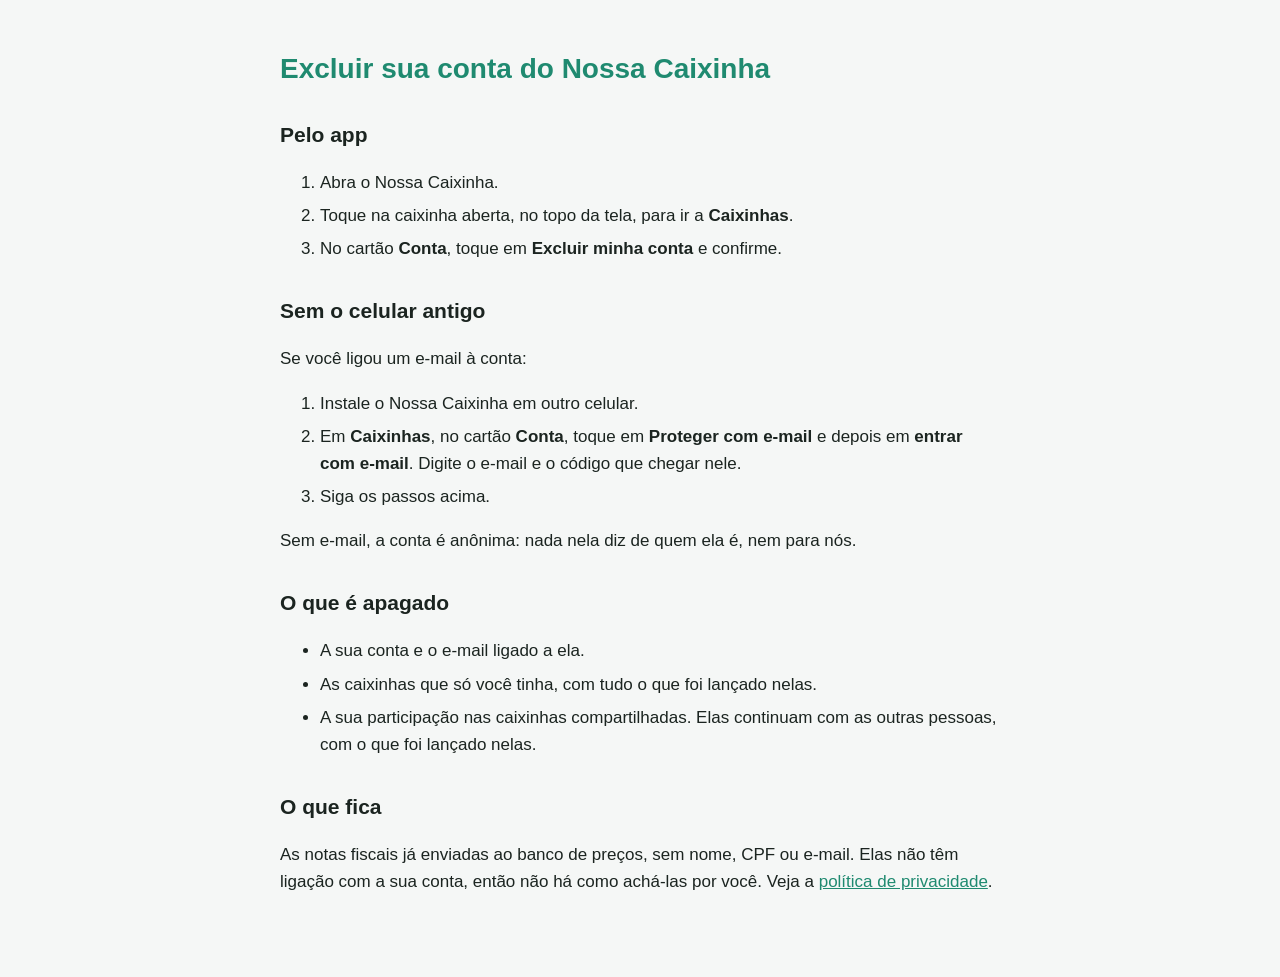
==== excluir-conta.html @ 2cc0527c "Páginas públicas do Nossa Caixinha: privacidade e exclusão de conta" ====
<!DOCTYPE html>
<html lang="pt-BR">
<head>
  <meta charset="utf-8">
  <meta name="viewport" content="width=device-width, initial-scale=1">
  <title>Excluir conta · Nossa Caixinha</title>
  <link rel="stylesheet" href="estilo.css">
</head>
<body>
<main>
  <h1>Excluir sua conta do Nossa Caixinha</h1>

  <h2>Pelo app</h2>
  <ol>
    <li>Abra o Nossa Caixinha.</li>
    <li>Toque na caixinha aberta, no topo da tela, para ir a <strong>Caixinhas</strong>.</li>
    <li>No cartão <strong>Conta</strong>, toque em <strong>Excluir minha conta</strong> e confirme.</li>
  </ol>

  <h2>Sem o celular antigo</h2>
  <p>Se você ligou um e-mail à conta:</p>
  <ol>
    <li>Instale o Nossa Caixinha em outro celular.</li>
    <li>Em <strong>Caixinhas</strong>, no cartão <strong>Conta</strong>, toque em <strong>Proteger com e-mail</strong>
      e depois em <strong>entrar com e-mail</strong>. Digite o e-mail e o código que chegar nele.</li>
    <li>Siga os passos acima.</li>
  </ol>
  <p>Sem e-mail, a conta é anônima: nada nela diz de quem ela é, nem para nós.</p>

  <h2>O que é apagado</h2>
  <ul>
    <li>A sua conta e o e-mail ligado a ela.</li>
    <li>As caixinhas que só você tinha, com tudo o que foi lançado nelas.</li>
    <li>A sua participação nas caixinhas compartilhadas. Elas continuam com as outras pessoas, com o que foi
      lançado nelas.</li>
  </ul>

  <h2>O que fica</h2>
  <p>As notas fiscais já enviadas ao banco de preços, sem nome, CPF ou e-mail. Elas não têm ligação com a sua
    conta, então não há como achá-las por você. Veja a <a href="privacidade.html">política de privacidade</a>.</p>
</main>
</body>
</html>
---- estilo.css ----
/* Páginas públicas do Nossa Caixinha (política de privacidade e exclusão de conta). */
:root {
  --green: #1f8a70;
  --text: #1b2420;
  --muted: #6b7a73;
  --bg: #f5f7f6;
}

body {
  margin: 0;
  background: var(--bg);
  color: var(--text);
  font: 17px/1.6 -apple-system, BlinkMacSystemFont, "Segoe UI", Roboto, sans-serif;
}

main {
  max-width: 720px;
  margin: 0 auto;
  padding: 32px 16px 64px;
}

h1 { font-size: 28px; line-height: 1.25; color: var(--green); }
h2 { font-size: 21px; margin-top: 32px; }
h3 { font-size: 18px; margin-top: 24px; }
.meta { color: var(--muted); font-size: 15px; }
a { color: var(--green); }
li { margin-bottom: 6px; }
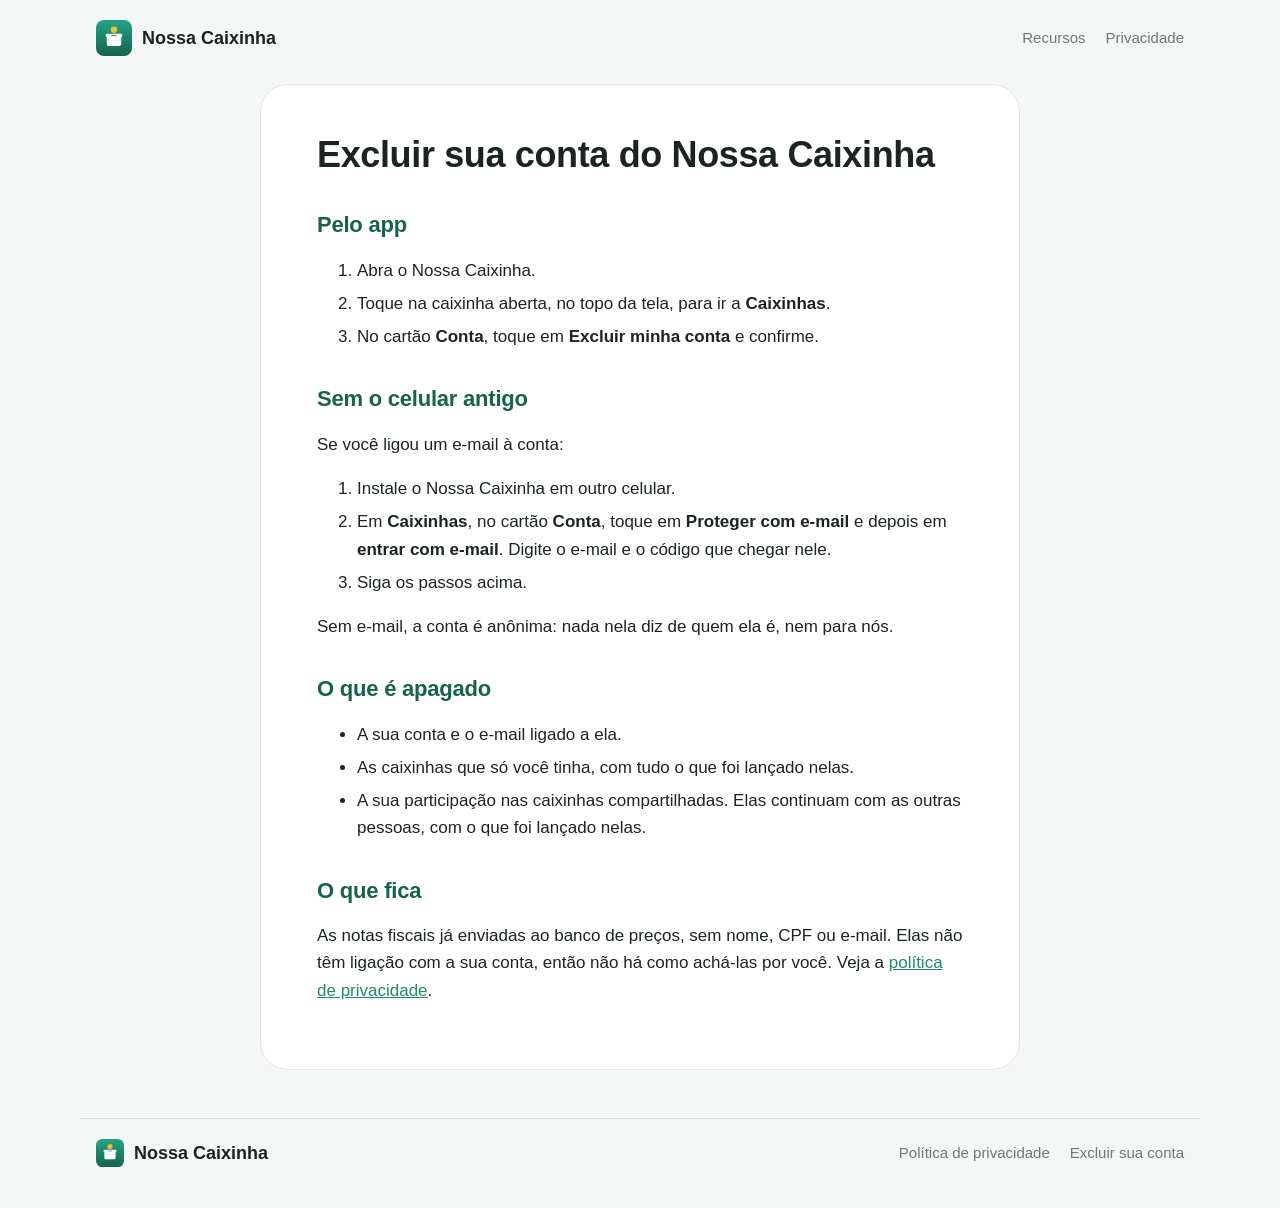
==== commit d419fdac: "Página inicial de produto e visual novo" ====
--- a/excluir-conta.html
+++ b/excluir-conta.html
@@ -4,10 +4,18 @@
   <meta charset="utf-8">
   <meta name="viewport" content="width=device-width, initial-scale=1">
   <title>Excluir conta · Nossa Caixinha</title>
+  <link rel="icon" href="icone.svg" type="image/svg+xml">
   <link rel="stylesheet" href="estilo.css">
 </head>
 <body>
-<main>
+<header class="topo">
+  <a class="marca" href="./"><img src="icone.svg" alt="" width="36" height="36"> Nossa Caixinha</a>
+  <nav>
+    <a href="./#recursos">Recursos</a>
+    <a href="privacidade.html">Privacidade</a>
+  </nav>
+</header>
+<main class="texto">
   <h1>Excluir sua conta do Nossa Caixinha</h1>
 
   <h2>Pelo app</h2>
@@ -39,5 +47,13 @@
   <p>As notas fiscais já enviadas ao banco de preços, sem nome, CPF ou e-mail. Elas não têm ligação com a sua
     conta, então não há como achá-las por você. Veja a <a href="privacidade.html">política de privacidade</a>.</p>
 </main>
+
+<footer class="rodape">
+  <a class="marca" href="./"><img src="icone.svg" alt="" width="28" height="28"> Nossa Caixinha</a>
+  <nav>
+    <a href="privacidade.html">Política de privacidade</a>
+    <a href="excluir-conta.html">Excluir sua conta</a>
+  </nav>
+</footer>
 </body>
 </html>
--- a/estilo.css
+++ b/estilo.css
@@ -1,10 +1,20 @@
-/* Páginas públicas do Nossa Caixinha (política de privacidade e exclusão de conta). */
+/* Páginas públicas do Nossa Caixinha: o início, a política de privacidade e a exclusão de conta.
+   As cores são as do app (src/theme/colors.ts). */
 :root {
   --green: #1f8a70;
+  --green-dark: #16624f;
+  --green-light: #25a383;
+  --mint: #d8f0e8;
+  --gold: #f4c542;
   --text: #1b2420;
   --muted: #6b7a73;
+  --border: #e1e7e4;
   --bg: #f5f7f6;
-}
+  --surface: #ffffff;
+  --radius: 20px;
+}
+
+* { box-sizing: border-box; }
 
 body {
   margin: 0;
@@ -13,15 +23,201 @@
   font: 17px/1.6 -apple-system, BlinkMacSystemFont, "Segoe UI", Roboto, sans-serif;
 }
 
-main {
-  max-width: 720px;
+a { color: var(--green); }
+h1, h2, h3 { line-height: 1.2; letter-spacing: -0.01em; }
+
+/* Cabeçalho e rodapé, em todas as páginas */
+.topo, .rodape {
+  display: flex;
+  flex-wrap: wrap;
+  align-items: center;
+  justify-content: space-between;
+  gap: 12px 24px;
+  max-width: 1120px;
   margin: 0 auto;
-  padding: 32px 16px 64px;
-}
-
-h1 { font-size: 28px; line-height: 1.25; color: var(--green); }
-h2 { font-size: 21px; margin-top: 32px; }
-h3 { font-size: 18px; margin-top: 24px; }
+  padding: 20px 16px;
+}
+.marca {
+  display: inline-flex;
+  align-items: center;
+  gap: 10px;
+  color: var(--text);
+  font-weight: 700;
+  font-size: 18px;
+  text-decoration: none;
+}
+.topo nav, .rodape nav { display: flex; gap: 20px; }
+.topo nav a, .rodape nav a { color: var(--muted); text-decoration: none; font-size: 15px; }
+.topo nav a:hover, .rodape nav a:hover { color: var(--green); }
+.rodape { border-top: 1px solid var(--border); margin-top: 48px; padding-bottom: 40px; }
+
+/* Vitrine do início */
+.vitrine {
+  display: grid;
+  gap: 48px;
+  align-items: center;
+  max-width: 1120px;
+  margin: 0 auto;
+  padding: 40px 16px 64px;
+}
+@media (min-width: 880px) {
+  .vitrine { grid-template-columns: 1.1fr 0.9fr; padding-top: 56px; }
+}
+.selo {
+  display: inline-block;
+  padding: 6px 14px;
+  border-radius: 999px;
+  background: var(--mint);
+  color: var(--green-dark);
+  font-size: 14px;
+  font-weight: 600;
+}
+.vitrine h1 { font-size: clamp(34px, 6vw, 54px); margin: 20px 0 16px; }
+.vitrine-texto > p { font-size: 19px; color: var(--muted); max-width: 34em; }
+.destaques { display: flex; flex-wrap: wrap; gap: 8px 24px; padding: 0; margin: 24px 0 0; list-style: none; }
+.destaques li { font-weight: 600; }
+.destaques li::before { content: "✓"; color: var(--green); margin-right: 8px; }
+
+/* Celular de exemplo, só em HTML e CSS */
+.celular {
+  justify-self: center;
+  width: min(320px, 100%);
+  padding: 12px;
+  border-radius: 44px;
+  background: #1b2420;
+  box-shadow: 0 30px 60px -20px rgba(22, 98, 79, 0.45);
+}
+.tela { overflow: hidden; border-radius: 34px; background: var(--bg); }
+.tela-topo {
+  display: flex;
+  flex-direction: column;
+  gap: 2px;
+  padding: 28px 22px 22px;
+  background: linear-gradient(160deg, var(--green-light), var(--green-dark));
+  color: #fff;
+}
+.tela-caixinha { font-size: 13px; opacity: 0.85; }
+.tela-mes { font-size: 14px; opacity: 0.85; margin-top: 10px; }
+.tela-total { font-size: 32px; letter-spacing: -0.02em; }
+.barra { display: flex; height: 8px; margin-top: 14px; border-radius: 4px; overflow: hidden; background: rgba(255,255,255,0.2); }
+.barra i { width: var(--p); background: var(--c); }
+.tela-lista { list-style: none; margin: 0; padding: 10px 14px; }
+.tela-lista li {
+  display: flex;
+  align-items: center;
+  gap: 12px;
+  padding: 10px;
+  margin-bottom: 8px;
+  border-radius: 14px;
+  background: var(--surface);
+  font-size: 14px;
+}
+.tela-lista i { flex: none; width: 10px; height: 10px; border-radius: 50%; background: var(--c); }
+.tela-lista span { flex: 1; display: flex; flex-direction: column; font-weight: 600; line-height: 1.3; }
+.tela-lista small { font-weight: 400; color: var(--muted); font-size: 12px; }
+.tela-lista b { font-size: 13px; }
+.tela-botao {
+  margin: 4px 14px 18px;
+  padding: 12px;
+  border-radius: 14px;
+  background: var(--green);
+  color: #fff;
+  font-weight: 700;
+  text-align: center;
+}
+
+/* Seções do início */
+.conteudo { max-width: 1120px; margin: 0 auto; padding: 0 16px; }
+.conteudo > section { padding: 48px 0; }
+.conteudo h2 { font-size: clamp(26px, 4vw, 34px); margin: 0 0 28px; }
+
+.passos ol { display: grid; gap: 16px; padding: 0; margin: 0; list-style: none; }
+@media (min-width: 720px) { .passos ol { grid-template-columns: repeat(3, 1fr); } }
+.passos li { padding: 24px; border-radius: var(--radius); background: var(--surface); border: 1px solid var(--border); }
+.passos li b {
+  display: grid;
+  place-items: center;
+  width: 36px;
+  height: 36px;
+  border-radius: 50%;
+  background: var(--gold);
+  color: var(--text);
+}
+.passos h3 { margin: 16px 0 6px; font-size: 20px; }
+.passos p, .recursos p { margin: 0; color: var(--muted); }
+
+.recursos { display: grid; gap: 16px; }
+@media (min-width: 640px) { .recursos { grid-template-columns: repeat(2, 1fr); } }
+@media (min-width: 960px) { .recursos { grid-template-columns: repeat(3, 1fr); } }
+.recursos article { padding: 24px; border-radius: var(--radius); background: var(--surface); border: 1px solid var(--border); }
+.recursos svg {
+  width: 48px;
+  height: 48px;
+  padding: 11px;
+  border-radius: 14px;
+  background: var(--mint);
+  fill: none;
+  stroke: var(--green-dark);
+  stroke-width: 1.8;
+  stroke-linecap: round;
+  stroke-linejoin: round;
+}
+.recursos h3 { margin: 16px 0 6px; font-size: 19px; }
+
+.dividir {
+  display: grid;
+  gap: 32px;
+  align-items: center;
+  margin: 24px 0;
+  padding: 40px 24px !important;
+  border-radius: 28px;
+  background: linear-gradient(160deg, var(--green-light), var(--green-dark));
+  color: #fff;
+}
+@media (min-width: 880px) { .dividir { grid-template-columns: 1fr 1fr; padding: 56px !important; } }
+.dividir h2 { margin-bottom: 16px; }
+.dividir p { color: rgba(255, 255, 255, 0.88); font-size: 18px; }
+.balanco { padding: 20px; border-radius: var(--radius); background: var(--surface); color: var(--text); }
+.balanco h3 { margin: 0 0 12px; font-size: 16px; color: var(--muted); }
+.linha { display: flex; align-items: center; gap: 12px; padding: 12px 0; border-bottom: 1px solid var(--border); }
+.linha span:nth-child(2) { flex: 1; }
+.linha.quite { color: var(--muted); }
+.linha.quite .valor { color: var(--green); }
+.avatar {
+  display: grid;
+  place-items: center;
+  width: 36px;
+  height: 36px;
+  border-radius: 50%;
+  background: var(--c);
+  color: #fff;
+  font-weight: 700;
+}
+.balanco-botao {
+  margin-top: 16px;
+  padding: 12px;
+  border-radius: 14px;
+  background: var(--mint);
+  color: var(--green-dark);
+  font-weight: 700;
+  text-align: center;
+}
+
+.link-politica { margin-top: 24px; font-weight: 600; }
+
+/* Páginas de texto: política de privacidade e exclusão de conta */
+.texto {
+  max-width: 760px;
+  margin: 8px auto 0;
+  padding: 32px 20px 40px;
+  border-radius: 28px;
+  background: var(--surface);
+  border: 1px solid var(--border);
+}
+@media (min-width: 800px) { .texto { padding: 48px 56px; } }
+.texto h1 { font-size: clamp(28px, 5vw, 36px); margin-top: 0; }
+.texto h2 { font-size: 22px; margin-top: 36px; color: var(--green-dark); }
+.texto h3 { font-size: 18px; margin-top: 24px; }
+.texto li { margin-bottom: 6px; }
 .meta { color: var(--muted); font-size: 15px; }
-a { color: var(--green); }
-li { margin-bottom: 6px; }
+@media (max-width: 799px) { .texto { margin: 0 16px; } }
